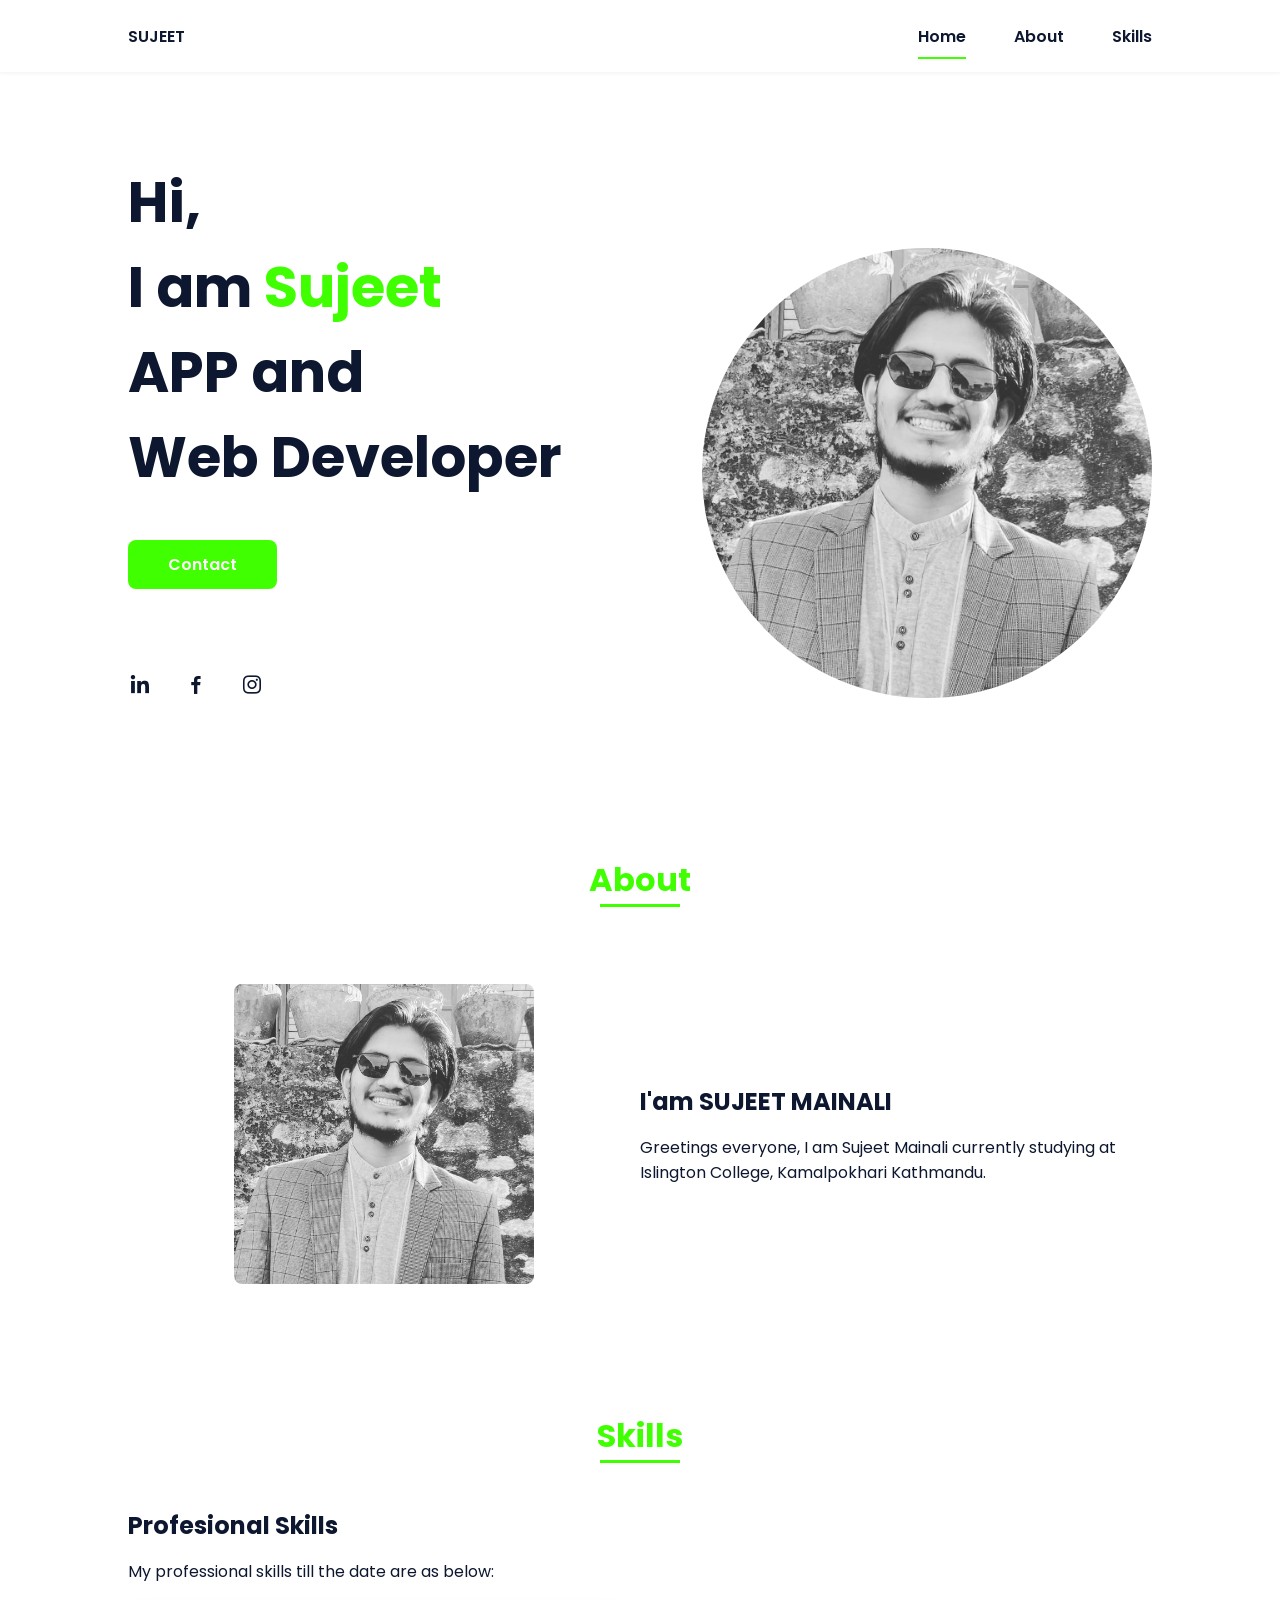
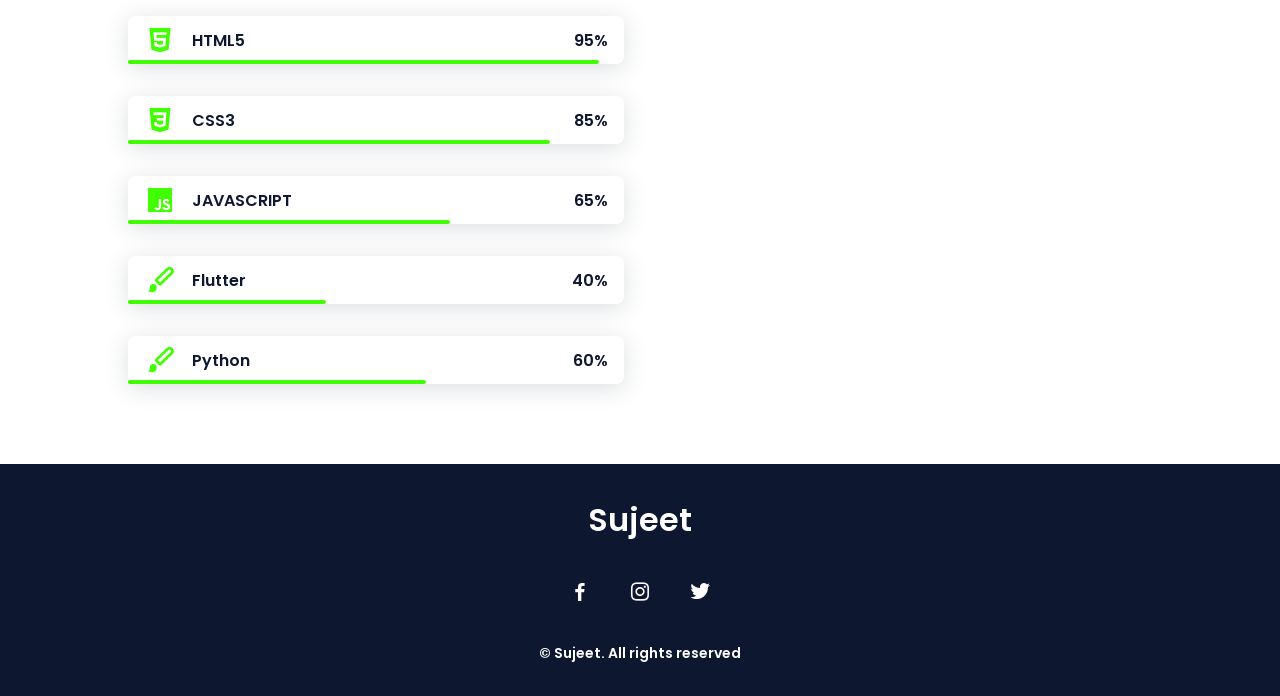
==== index.htm @ a7a53ec1 "Update index.htm" ====
<!DOCTYPE html>
<html lang="en">
    <head>
        <meta charset="UTF-8">
        <meta name="viewport" content="width=device-width, initial-scale=1.0">

        <link rel="stylesheet" href="./css/style.css">

        <!-- =====BOX ICONS===== -->
        <link href='https://cdn.jsdelivr.net/npm/boxicons@2.0.5/css/boxicons.min.css' rel='stylesheet'>

        <title>Sujeet Mainali</title>
    </head>
    <body>
        <!--===== HEADER =====-->
        <header class="l-header">
            <nav class="nav bd-grid">
                <div>
                    <a href="#" class="nav__logo">SUJEET</a>
                </div>

                <div class="nav__menu" id="nav-menu">
                    <ul class="nav__list">
                        <li class="nav__item"><a href="#home" class="nav__link active">Home</a></li>
                        <li class="nav__item"><a href="#about" class="nav__link">About</a></li>
                        <li class="nav__item"><a href="#skills" class="nav__link">Skills</a></li>
                        <!-- <li class="nav__item"><a href="#work" class="nav__link">Work</a></li> -->
                        <!-- <li class="nav__item"><a href="#contact" class="nav__link">Contact</a></li> -->
                    </ul>
                </div>

                <div class="nav__toggle" id="nav-toggle">
                    <i class='bx bx-menu'></i>
                </div>
            </nav>
        </header>

        <main class="l-main">
            <!--===== HOME =====-->
            <section class="home bd-grid" id="home">
                <div class="home__data">
                    <h1 class="home__title">Hi,<br>I am <span class="home__title-color">Sujeet</span><br> APP and <br> Web Developer</h1>

                    <a href="https://www.facebook.com/sujeet.mainali" target= "_blank" class="button">Contact</a>
                </div>

                <div class="home__social">
                    <a href="https://www.linkedin.com/in/sujeet-mainali-a72902225/" class="home__social-icon" target="_blank"><i class='bx bxl-linkedin'></i></a>
                    <a href="https://www.facebook.com/sujeet.mainali" class="home__social-icon" target="_blank"><i class='bx bxl-facebook' ></i></a>
                    <a href="https://www.instagram.com/mainalisujeet" class="home__social-icon" target="_blank"><i class='bx bxl-instagram' ></i></a>
                </div>

                <div class="home__img">
                    <img src="./images/profilepic.jpg" alt="Avatar" style="border-radius: 50%;" >
                    <!-- <svg class="home__blob" viewBox="0 0 479 467" xmlns="http://www.w3.org/2000/svg" xmlns:xlink="http://www.w3.org/1999/xlink"> -->
                        <!-- <mask id="mask0" mask-type="alpha"> -->
                            <!-- <path d="M9.19024 145.964C34.0253 76.5814 114.865 54.7299 184.111 29.4823C245.804 6.98884 311.86 -14.9503 370.735 14.143C431.207 44.026 467.948 107.508 477.191 174.311C485.897 237.229 454.931 294.377 416.506 344.954C373.74 401.245 326.068 462.801 255.442 466.189C179.416 469.835 111.552 422.137 65.1576 361.805C17.4835 299.81 -17.1617 219.583 9.19024 145.964Z"/> -->
                        <!-- </mask> -->
                        <!-- <g mask="url(#mask0)"> -->
                            <!-- <path d="M9.19024 145.964C34.0253 76.5814 114.865 54.7299 184.111 29.4823C245.804 6.98884 311.86 -14.9503 370.735 14.143C431.207 44.026 467.948 107.508 477.191 174.311C485.897 237.229 454.931 294.377 416.506 344.954C373.74 401.245 326.068 462.801 255.442 466.189C179.416 469.835 111.552 422.137 65.1576 361.805C17.4835 299.81 -17.1617 219.583 9.19024 145.964Z"/> -->
                            <!-- <image class="home__blob-img" x="50" y="60" href="./images/profilepic.jpg"/> -->
                        <!-- </g> -->
                    <!-- </svg> -->
                </div>
            </section>

            <!--===== ABOUT =====-->
            <section class="about section " id="about">
                <h2 class="section-title">About</h2>

                <div class="about__container bd-grid">
                    <div class="about__img">
                        <img src="./images/profilepic.jpg" alt="">
                    </div>
                    
                    <div>
                        <h2 class="about__subtitle">I'am SUJEET MAINALI</h2>
                        <p class="about__text">Greetings everyone, I am Sujeet Mainali currently studying at Islington College, Kamalpokhari Kathmandu.</p>           
                    </div>                                   
                </div>
            </section>

            <!--===== SKILLS =====-->
            <section class="skills section" id="skills">
                <h2 class="section-title">Skills</h2>

                <div class="skills__container bd-grid">          
                    <div>
                        <h2 class="skills__subtitle">Profesional Skills</h2>
                        <p class="skills__text">My professional skills till the date are as below:</p>
                        <div class="skills__data">
                            <div class="skills__names">
                                <i class='bx bxl-html5 skills__icon'></i>
                                <span class="skills__name">HTML5</span>
                            </div>
                            <div class="skills__bar skills__html">

                            </div>
                            <div>
                                <span class="skills__percentage">95%</span>
                            </div>
                        </div>
                        <div class="skills__data">
                            <div class="skills__names">
                                <i class='bx bxl-css3 skills__icon'></i>
                                <span class="skills__name">CSS3</span>
                            </div>
                            <div class="skills__bar skills__css">
                                
                            </div>
                            <div>
                                <span class="skills__percentage">85%</span>
                            </div>
                        </div>
                        <div class="skills__data">
                            <div class="skills__names">
                                <i class='bx bxl-javascript skills__icon' ></i>
                                <span class="skills__name">JAVASCRIPT</span>
                            </div>
                            <div class="skills__bar skills__js">
                                
                            </div>
                            <div>
                                <span class="skills__percentage">65%</span>
                            </div>
                        </div>
                        <div class="skills__data">
                            <div class="skills__names">
                                <i class='bx bxs-paint skills__icon'></i>
                                <span class="skills__name">Flutter</span>
                            </div>
                            <div class="skills__bar skills__flutter">
                                
                            </div>
                            <div>
                                <span class="skills__percentage">40%</span>
                            </div>
                        </div>
                        <div class="skills__data">
                            <div class="skills__names">
                                <i class='bx bxs-paint skills__icon'></i>
                                <span class="skills__name">Python</span>
                            </div>
                            <div class="skills__bar skills__python">
                                
                            </div>
                            <div>
                                <span class="skills__percentage">60%</span>
                            </div>
                        </div>
                    </div>
                    
                    <div>              
                        <img src="assets/img/work3.jpg" alt="" class="skills__img">
                    </div>
                </div>
            </section>

            <!--===== WORK =====-->
            <!-- <section class="work section" id="work">
                <h2 class="section-title">Work</h2>

                <div class="work__container bd-grid">
                    <a href="" class="work__img">
                        <img src="assets/img/work1.jpg" alt="">
                    </a>
                    <a href="" class="work__img">
                        <img src="assets/img/work2.jpg" alt="">
                    </a>
                    <a href="" class="work__img">
                        <img src="assets/img/work3.jpg" alt="">
                    </a>
                    <a href="" class="work__img">
                        <img src="assets/img/work4.jpg" alt="">
                    </a>
                    <a href="" class="work__img">
                        <img src="assets/img/work5.jpg" alt="">
                    </a>
                    <a href="" class="work__img">
                        <img src="assets/img/work6.jpg" alt="">
                    </a>
                </div>
            </section> -->

            <!--===== CONTACT =====-->
            <!-- <section class="contact section" id="contact">
                <h2 class="section-title">Contact Me</h2>

                <div class="contact__container bd-grid">
                    <form action="" class="contact__form">
                        <input type="text" placeholder="Name" class="contact__input">
                        <input type="mail" placeholder="Email" class="contact__input">
                        <textarea name="" id="" cols="0" rows="10" class="contact__input"></textarea>
                        <input type="button" value="Submit" class="contact__button button">
                    </form>
                </div>
            </section> -->
        </main>

        <!--===== FOOTER =====-->
        <footer class="footer">
            <p class="footer__title">Sujeet</p>
            <div class="footer__social">
                <a href="https://www.facebook.com/sujeet.mainali" class="footer__icon"><i class='bx bxl-facebook' ></i></a>
                <a href="https://www.instagram.com/mainalisujeet" class="footer__icon"><i class='bx bxl-instagram' ></i></a>
                <a href="https://twitter.com/MainaliSujeet" class="footer__icon"><i class='bx bxl-twitter' ></i></a>
            </div>
            <p class="footer__copy">&#169; Sujeet. All rights reserved</p>
        </footer>


        <!--===== SCROLL REVEAL =====-->
        <!-- <script src="https://unpkg.com/scrollreveal"></script> -->

        <!--===== MAIN JS =====-->
        <script src="./js/main.js"></script>
    </body>
</html>
---- css/style.css ----
/*===== GOOGLE FONTS =====*/
@import url("https://fonts.googleapis.com/css2?family=Poppins:wght@400;600;700&display=swap");
/*===== VARIABLES CSS =====*/
:root {
  --header-height: 3rem;
  --font-semi: 600;
  /*===== Colores =====*/
  /*Purple 260 - Red 355 - Blue 224 - Pink 340*/
  /* HSL color mode */
  --hue-color: 224;
  --first-color: hsl(105,100%, 50%);
  --second-color: hsl(var(--hue-color), 56%, 12%);
  /*===== Fuente y tipografia =====*/
  --body-font: 'Poppins', sans-serif;
  --big-font-size: 2rem;
  --h2-font-size: 1.25rem;
  --normal-font-size: .938rem;
  --smaller-font-size: .75rem;
  /*===== Margenes =====*/
  --mb-2: 1rem;
  --mb-4: 2rem;
  --mb-5: 2.5rem;
  --mb-6: 3rem;
  /*===== z index =====*/
  --z-back: -10;
  --z-fixed: 100;
}

@media screen and (min-width: 968px) {
  :root {
    --big-font-size: 3.5rem;
    --h2-font-size: 2rem;
    --normal-font-size: 1rem;
    --smaller-font-size: .875rem;
  }
}

/*===== BASE =====*/
*, ::before, ::after {
  box-sizing: border-box;
}

html {
  scroll-behavior: smooth;
}

body {
  margin: var(--header-height) 0 0 0;
  font-family: var(--body-font);
  font-size: var(--normal-font-size);
  color: var(--second-color);
}

h1, h2, p {
  margin: 0;
}

ul {
  margin: 0;
  padding: 0;
  list-style: none;
}

a {
  text-decoration: none;
}

img {
  max-width: 100%;
  height: auto;
  display: block;
}

/*===== CLASS CSS ===== */
.section-title {
  position: relative;
  font-size: var(--h2-font-size);
  color: var(--first-color);
  margin-top: var(--mb-2);
  margin-bottom: var(--mb-4);
  text-align: center;
}

.section-title::after {
  position: absolute;
  content: '';
  width: 64px;
  height: 0.18rem;
  left: 0;
  right: 0;
  margin: auto;
  top: 2rem;
  background-color: var(--first-color);
}

.section {
  padding-top: 3rem;
  padding-bottom: 2rem;
}

/*===== LAYOUT =====*/
.bd-grid {
  max-width: 1024px;
  display: grid;
  margin-left: var(--mb-2);
  margin-right: var(--mb-2);
}

.l-header {
  width: 100%;
  position: fixed;
  top: 0;
  left: 0;
  z-index: var(--z-fixed);
  background-color: #fff;
  box-shadow: 0 1px 4px rgba(146, 161, 176, 0.15);
}

/*===== NAV =====*/
.nav {
  height: var(--header-height);
  display: flex;
  justify-content: space-between;
  align-items: center;
  font-weight: var(--font-semi);
}

@media screen and (max-width: 767px) {
  .nav__menu {
    position: fixed;
    top: var(--header-height);
    right: -100%;
    width: 80%;
    height: 100%;
    padding: 2rem;
    background-color: var(--second-color);
    transition: .5s;
  }
}

.nav__item {
  margin-bottom: var(--mb-4);
}

.nav__link {
  position: relative;
  color: #fff;
}

.nav__link:hover {
  position: relative;
}

.nav__link:hover::after {
  position: absolute;
  content: '';
  width: 100%;
  height: 0.18rem;
  left: 0;
  top: 2rem;
  background-color: var(--first-color);
}

.nav__logo {
  color: var(--second-color);
}

.nav__toggle {
  color: var(--second-color);
  font-size: 1.5rem;
  cursor: pointer;
}

/*Active menu*/
.active::after {
  position: absolute;
  content: '';
  width: 100%;
  height: 0.18rem;
  left: 0;
  top: 2rem;
  background-color: var(--first-color);
}

/*=== Show menu ===*/
.show {
  right: 0;
}

/*===== HOME =====*/
.home {
  position: relative;
  row-gap: 5rem;
  padding: 4rem 0 5rem;
}

.home__data {
  align-self: center;
}

.home__title {
  font-size: var(--big-font-size);
  margin-bottom: var(--mb-5);
}

.home__title-color {
  color: var(--first-color);
}

.home__social {
  display: flex;
  flex-direction: column;
}

.home__social-icon {
  width: max-content;
  margin-bottom: var(--mb-2);
  font-size: 1.5rem;
  color: var(--second-color);
}

.home__social-icon:hover {
  color: var(--first-color);
}

.home__img {
  position: absolute;
  right: 0;
  bottom: 0;
  width: 260px;
}

.home__blob {
  fill: var(--first-color);
}

.home__blob-img {
  width: 360px;
}

/*BUTTONS*/
.button {
  display: inline-block;
  background-color: var(--first-color);
  color: #fff;
  padding: .75rem 2.5rem;
  font-weight: var(--font-semi);
  border-radius: .5rem;
  transition: .3s;
}

.button:hover {
  box-shadow: 0px 10px 36px rgba(0, 0, 0, 0.15);
}

/* ===== ABOUT =====*/
.about__container {
  row-gap: 2rem;
  text-align: center;
}

.about__subtitle {
  margin-bottom: var(--mb-2);
}

.about__img {
  justify-self: center;
}

.about__img img {
  width: 200px;
  border-radius: .5rem;
}

/* ===== SKILLS =====*/
.skills__container {
  row-gap: 2rem;
  text-align: center;
}

.skills__subtitle {
  margin-bottom: var(--mb-2);
}

.skills__text {
  margin-bottom: var(--mb-4);
}

.skills__data {
  display: flex;
  justify-content: space-between;
  align-items: center;
  position: relative;
  font-weight: var(--font-semi);
  padding: .5rem 1rem;
  margin-bottom: var(--mb-4);
  border-radius: .5rem;
  box-shadow: 0px 4px 25px rgba(14, 36, 49, 0.15);
}

.skills__icon {
  font-size: 2rem;
  margin-right: var(--mb-2);
  color: var(--first-color);
}

.skills__names {
  display: flex;
  align-items: center;
}

.skills__bar {
  position: absolute;
  left: 0;
  bottom: 0;
  background-color: var(--first-color);
  height: .25rem;
  border-radius: .5rem;
  z-index: var(--z-back);
}

.skills__html {
  width: 95%;
}

.skills__css {
  width: 85%;
}

.skills__js {
  width: 65%;
}

.skills__flutter {
  width: 40%;
}

.skills__python{
  width: 60%;
}

.skills__img {
  border-radius: .5rem;
}

/* ===== WORK =====*/
.work__container {
  row-gap: 2rem;
}

.work__img {
  box-shadow: 0px 4px 25px rgba(14, 36, 49, 0.15);
  border-radius: .5rem;
  overflow: hidden;
}

.work__img img {
  transition: 1s;
}

.work__img img:hover {
  transform: scale(1.1);
}

/* ===== CONTACT =====*/
.contact__input {
  width: 100%;
  font-size: var(--normal-font-size);
  font-weight: var(--font-semi);
  padding: 1rem;
  border-radius: .5rem;
  border: 1.5px solid var(--second-color);
  outline: none;
  margin-bottom: var(--mb-4);
}

.contact__button {
  display: block;
  border: none;
  outline: none;
  font-size: var(--normal-font-size);
  cursor: pointer;
  margin-left: auto;
}

/* ===== FOOTER =====*/
.footer {
  background-color: var(--second-color);
  color: #fff;
  text-align: center;
  font-weight: var(--font-semi);
  padding: 2rem 0;
}

.footer__title {
  font-size: 2rem;
  margin-bottom: var(--mb-4);
}

.footer__social {
  margin-bottom: var(--mb-4);
}

.footer__icon {
  font-size: 1.5rem;
  color: #fff;
  margin: 0 var(--mb-2);
}

.footer__copy {
  font-size: var(--smaller-font-size);
}

/* ===== MEDIA QUERIES=====*/
@media screen and (max-width: 320px) {
  .home {
    row-gap: 2rem;
  }
  .home__img {
    width: 200px;
  }
}

@media screen and (min-width: 576px) {
  .home {
    padding: 4rem 0 2rem;
  }
  .home__social {
    padding-top: 0;
    padding-bottom: 2.5rem;
    flex-direction: row;
    align-self: flex-end;
  }
  .home__social-icon {
    margin-bottom: 0;
    margin-right: var(--mb-4);
  }
  .home__img {
    width: 300px;
    bottom: 25%;
  }
  .about__container {
    grid-template-columns: repeat(2, 1fr);
    align-items: center;
    text-align: initial;
  }
  .skills__container {
    grid-template-columns: .7fr;
    justify-content: center;
    column-gap: 1rem;
  }
  .work__container {
    grid-template-columns: repeat(2, 1fr);
    column-gap: 2rem;
    padding-top: 2rem;
  }
  .contact__form {
    width: 360px;
    padding-top: 2rem;
  }
  .contact__container {
    justify-items: center;
  }
}

@media screen and (min-width: 768px) {
  body {
    margin: 0;
  }
  .section {
    padding-top: 4rem;
    padding-bottom: 3rem;
  }
  .section-title {
    margin-bottom: var(--mb-6);
  }
  .section-title::after {
    width: 80px;
    top: 3rem;
  }
  .nav {
    height: calc(var(--header-height) + 1.5rem);
  }
  .nav__list {
    display: flex;
    padding-top: 0;
  }
  .nav__item {
    margin-left: var(--mb-6);
    margin-bottom: 0;
  }
  .nav__toggle {
    display: none;
  }
  .nav__link {
    color: var(--second-color);
  }
  .home {
    padding: 8rem 0 2rem;
  }
  .home__img {
    width: 400px;
    bottom: 10%;
  }
  .about__container {
    padding-top: 2rem;
  }
  .about__img img {
    width: 300px;
  }
  .skills__container {
    grid-template-columns: repeat(2, 1fr);
    column-gap: 2rem;
    align-items: center;
    text-align: initial;
  }
  .work__container {
    grid-template-columns: repeat(3, 1fr);
    column-gap: 2rem;
  }
}

@media screen and (min-width: 992px) {
  .bd-grid {
    margin-left: auto;
    margin-right: auto;
  }
  .home {
    padding: 10rem 0 2rem;
  }
  .home__img {
    width: 450px;
  }
}
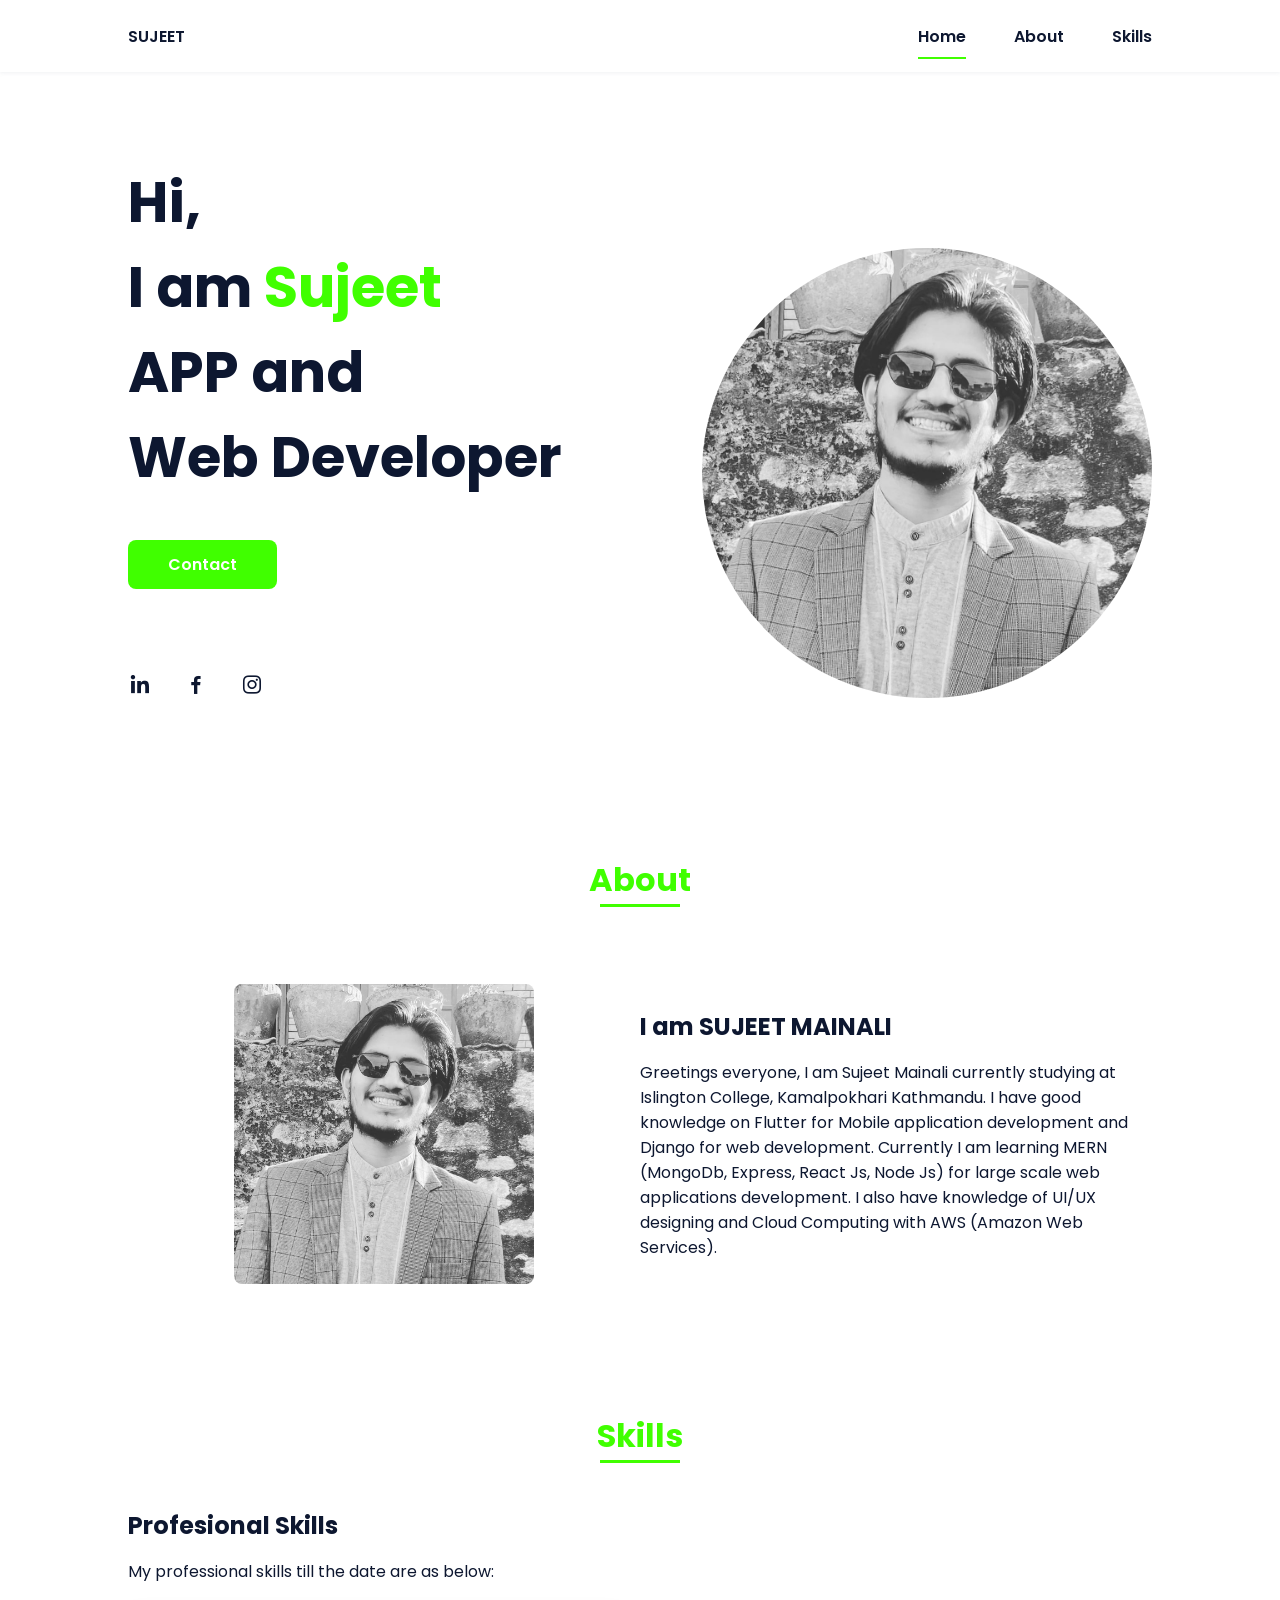
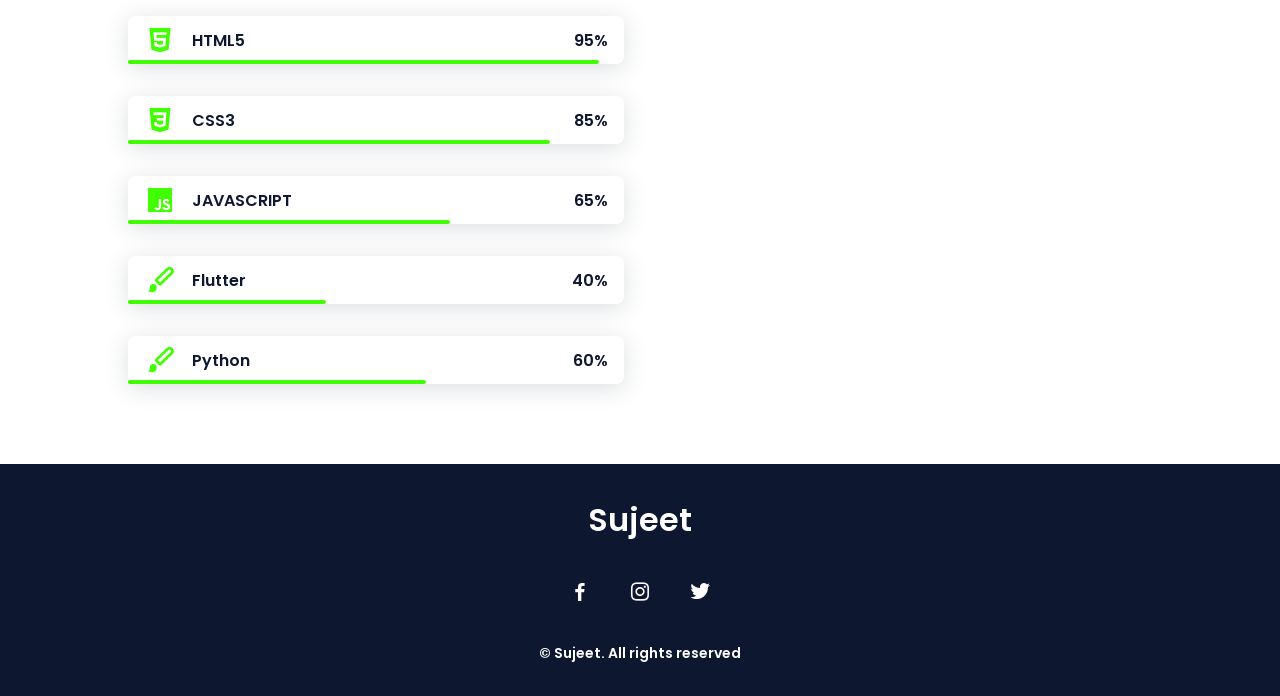
==== commit 6a75424c: "Update index.htm" ====
--- a/index.htm
+++ b/index.htm
@@ -74,8 +74,9 @@
                     </div>
                     
                     <div>
-                        <h2 class="about__subtitle">I'am SUJEET MAINALI</h2>
-                        <p class="about__text">Greetings everyone, I am Sujeet Mainali currently studying at Islington College, Kamalpokhari Kathmandu.</p>           
+                        <h2 class="about__subtitle">I am SUJEET MAINALI</h2>
+                        <p class="about__text">Greetings everyone, I am Sujeet Mainali currently studying at Islington College, Kamalpokhari Kathmandu. I have good knowledge on Flutter for Mobile application development and Django for web development. 
+Currently I am learning MERN (MongoDb, Express, React Js, Node Js) for large scale web applications development. I also have knowledge of UI/UX designing and Cloud Computing with AWS (Amazon Web Services).</p>           
                     </div>                                   
                 </div>
             </section>
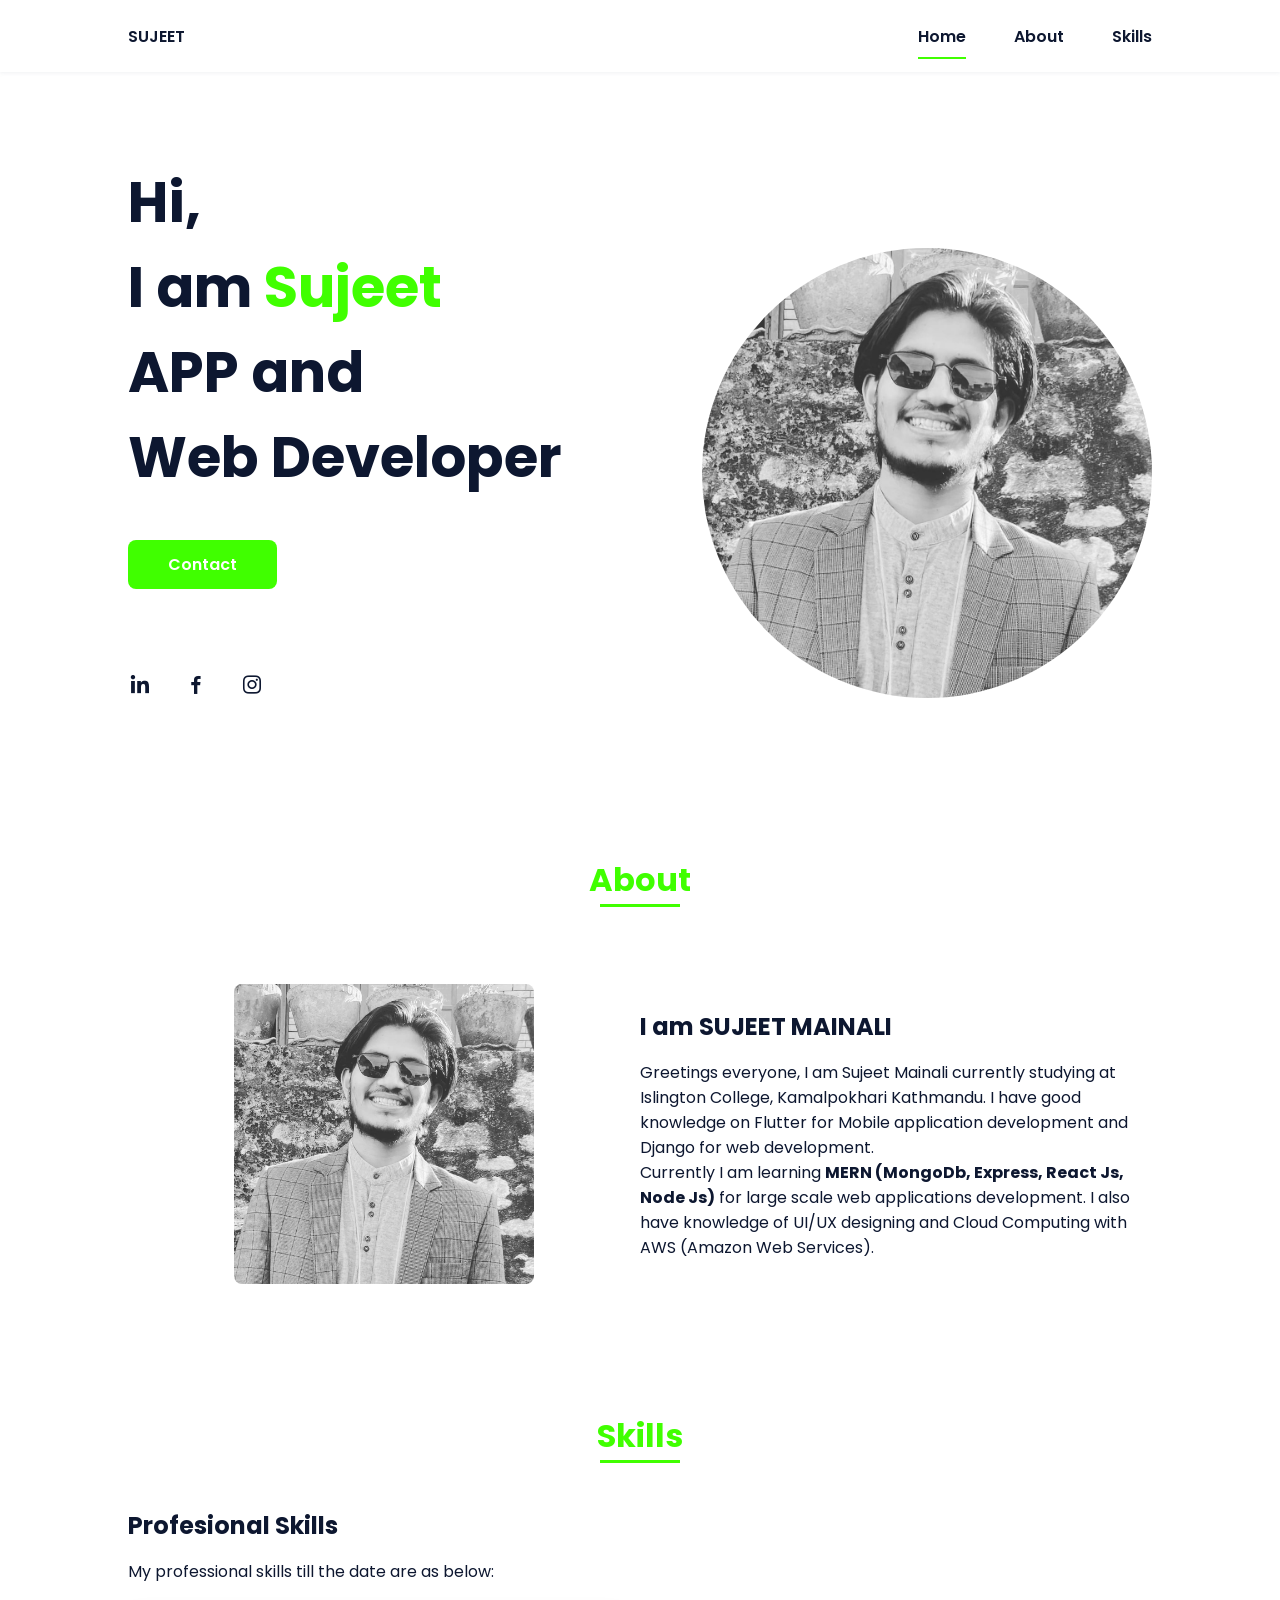
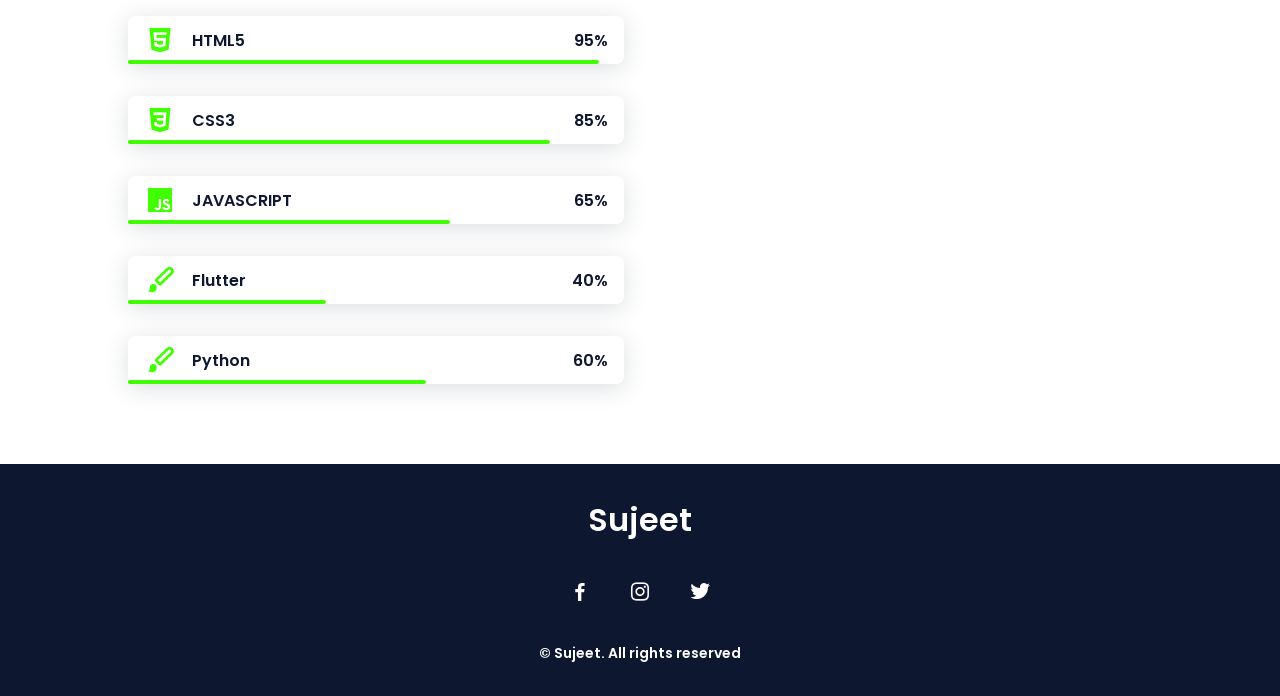
==== commit 175ca4c9: "Update index.htm" ====
--- a/index.htm
+++ b/index.htm
@@ -75,8 +75,8 @@
                     
                     <div>
                         <h2 class="about__subtitle">I am SUJEET MAINALI</h2>
-                        <p class="about__text">Greetings everyone, I am Sujeet Mainali currently studying at Islington College, Kamalpokhari Kathmandu. I have good knowledge on Flutter for Mobile application development and Django for web development. 
-Currently I am learning MERN (MongoDb, Express, React Js, Node Js) for large scale web applications development. I also have knowledge of UI/UX designing and Cloud Computing with AWS (Amazon Web Services).</p>           
+                        <p class="about__text">Greetings everyone, I am Sujeet Mainali currently studying at Islington College, Kamalpokhari Kathmandu. I have good knowledge on Flutter for Mobile application development and Django for web development.<br>
+                            Currently I am learning <b>MERN (MongoDb, Express, React Js, Node Js)</b> for large scale web applications development. I also have knowledge of UI/UX designing and Cloud Computing with AWS (Amazon Web Services).</p>           
                     </div>                                   
                 </div>
             </section>
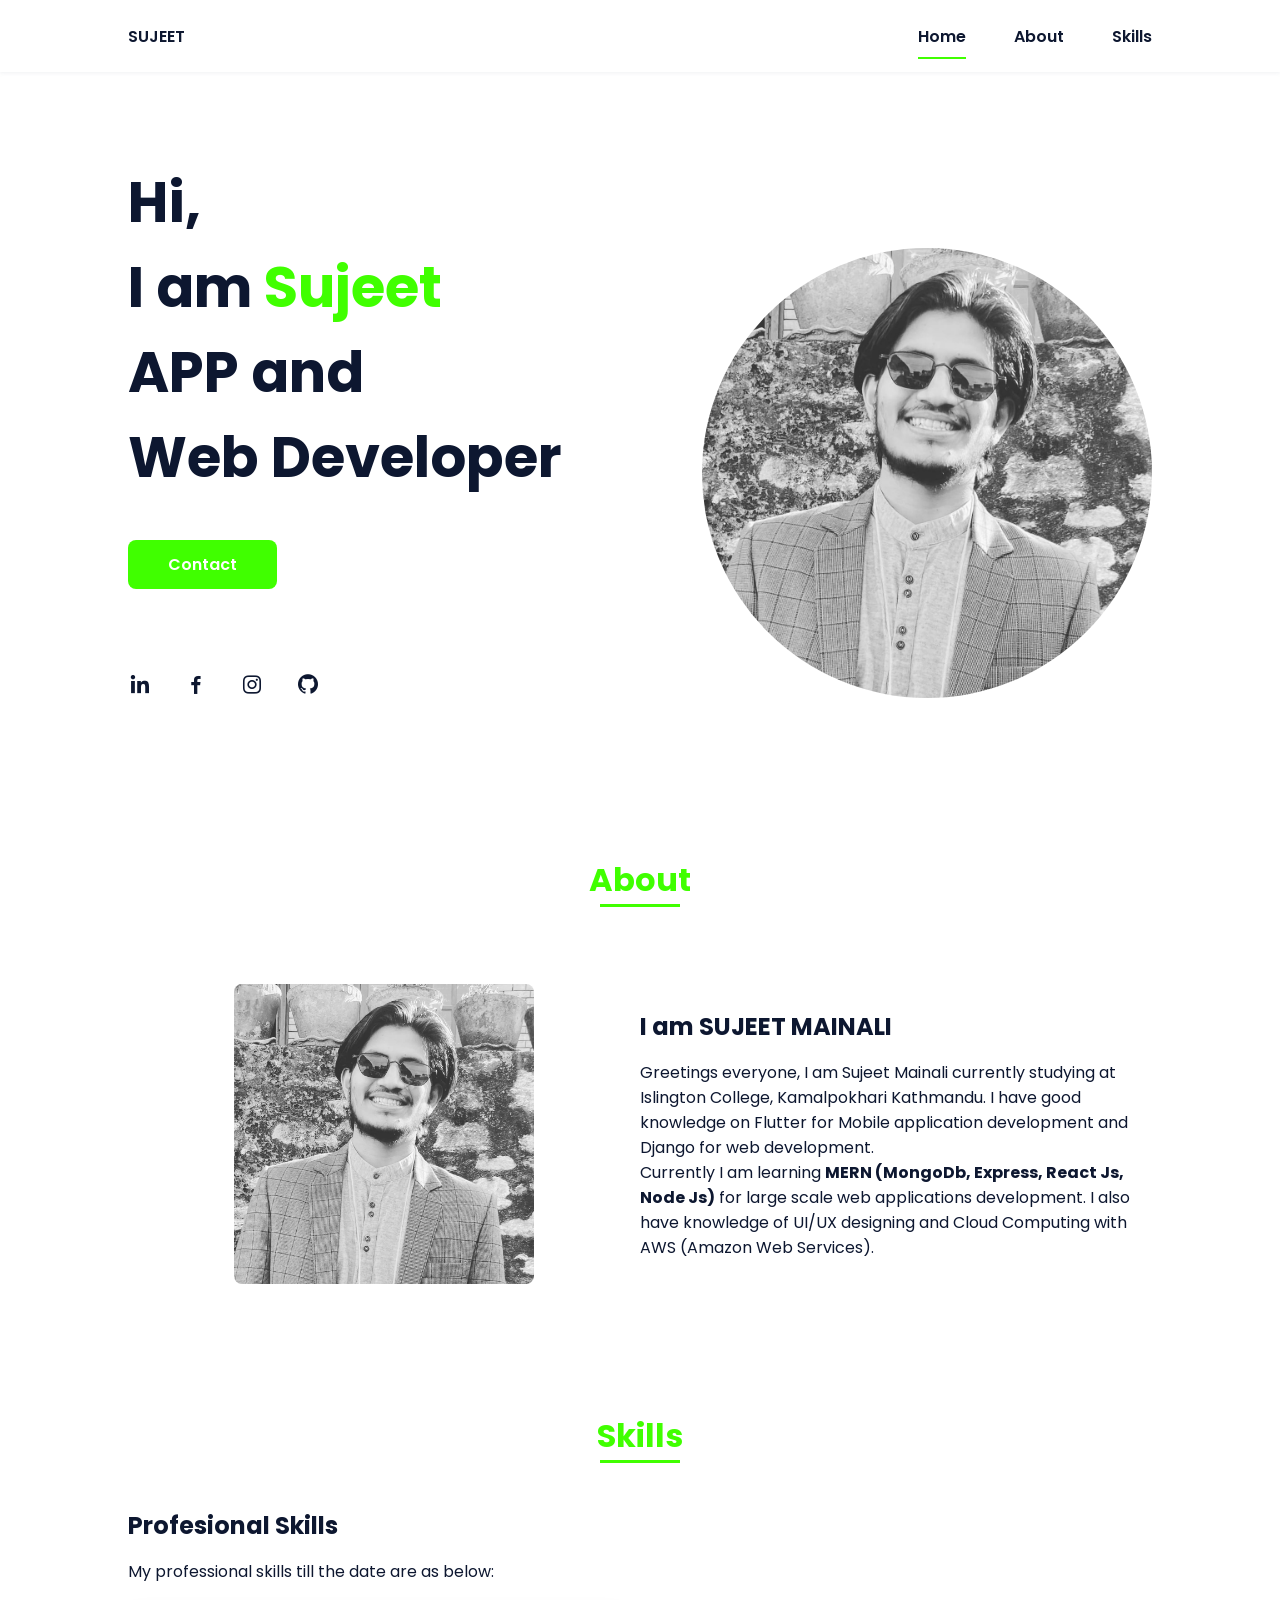
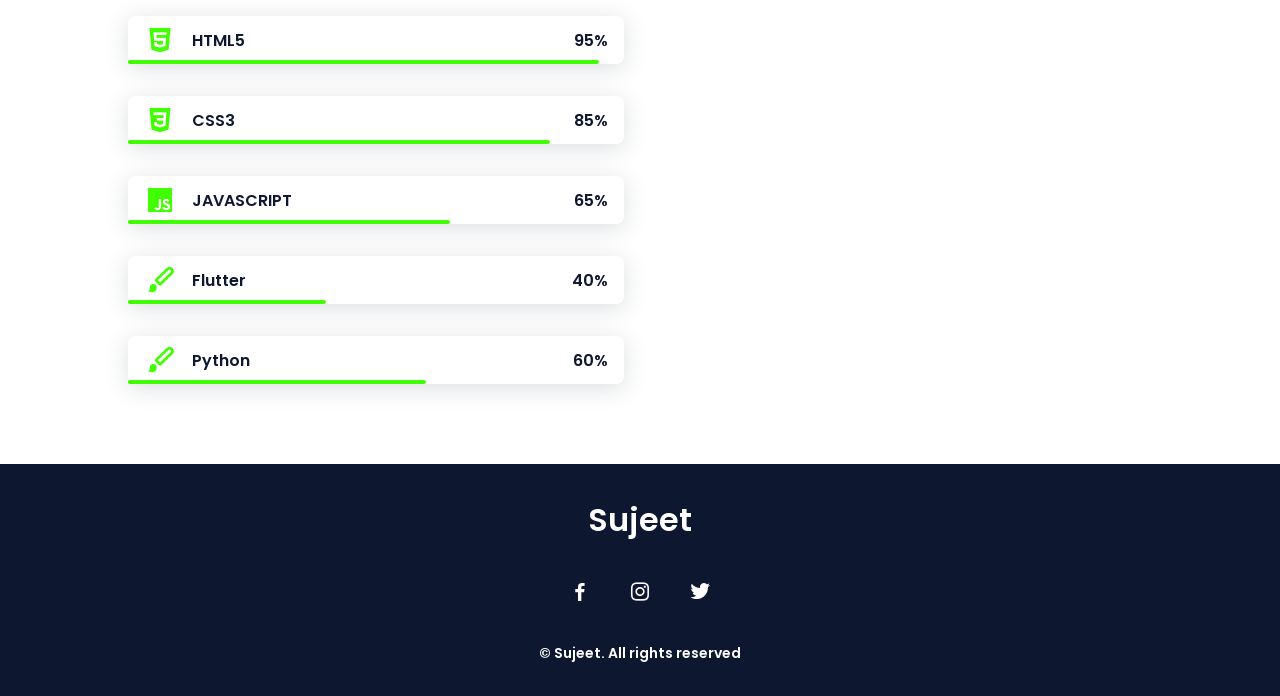
==== commit e2443a70: "added github link to site" ====
--- a/index.htm
+++ b/index.htm
@@ -48,6 +48,7 @@
                     <a href="https://www.linkedin.com/in/sujeet-mainali-a72902225/" class="home__social-icon" target="_blank"><i class='bx bxl-linkedin'></i></a>
                     <a href="https://www.facebook.com/sujeet.mainali" class="home__social-icon" target="_blank"><i class='bx bxl-facebook' ></i></a>
                     <a href="https://www.instagram.com/mainalisujeet" class="home__social-icon" target="_blank"><i class='bx bxl-instagram' ></i></a>
+                    <a href="https://www.github.com/SujeetMainali" class="home__social-icon" target="_blank"><i class='bx bxl-github' ></i></a>
                 </div>
 
                 <div class="home__img">
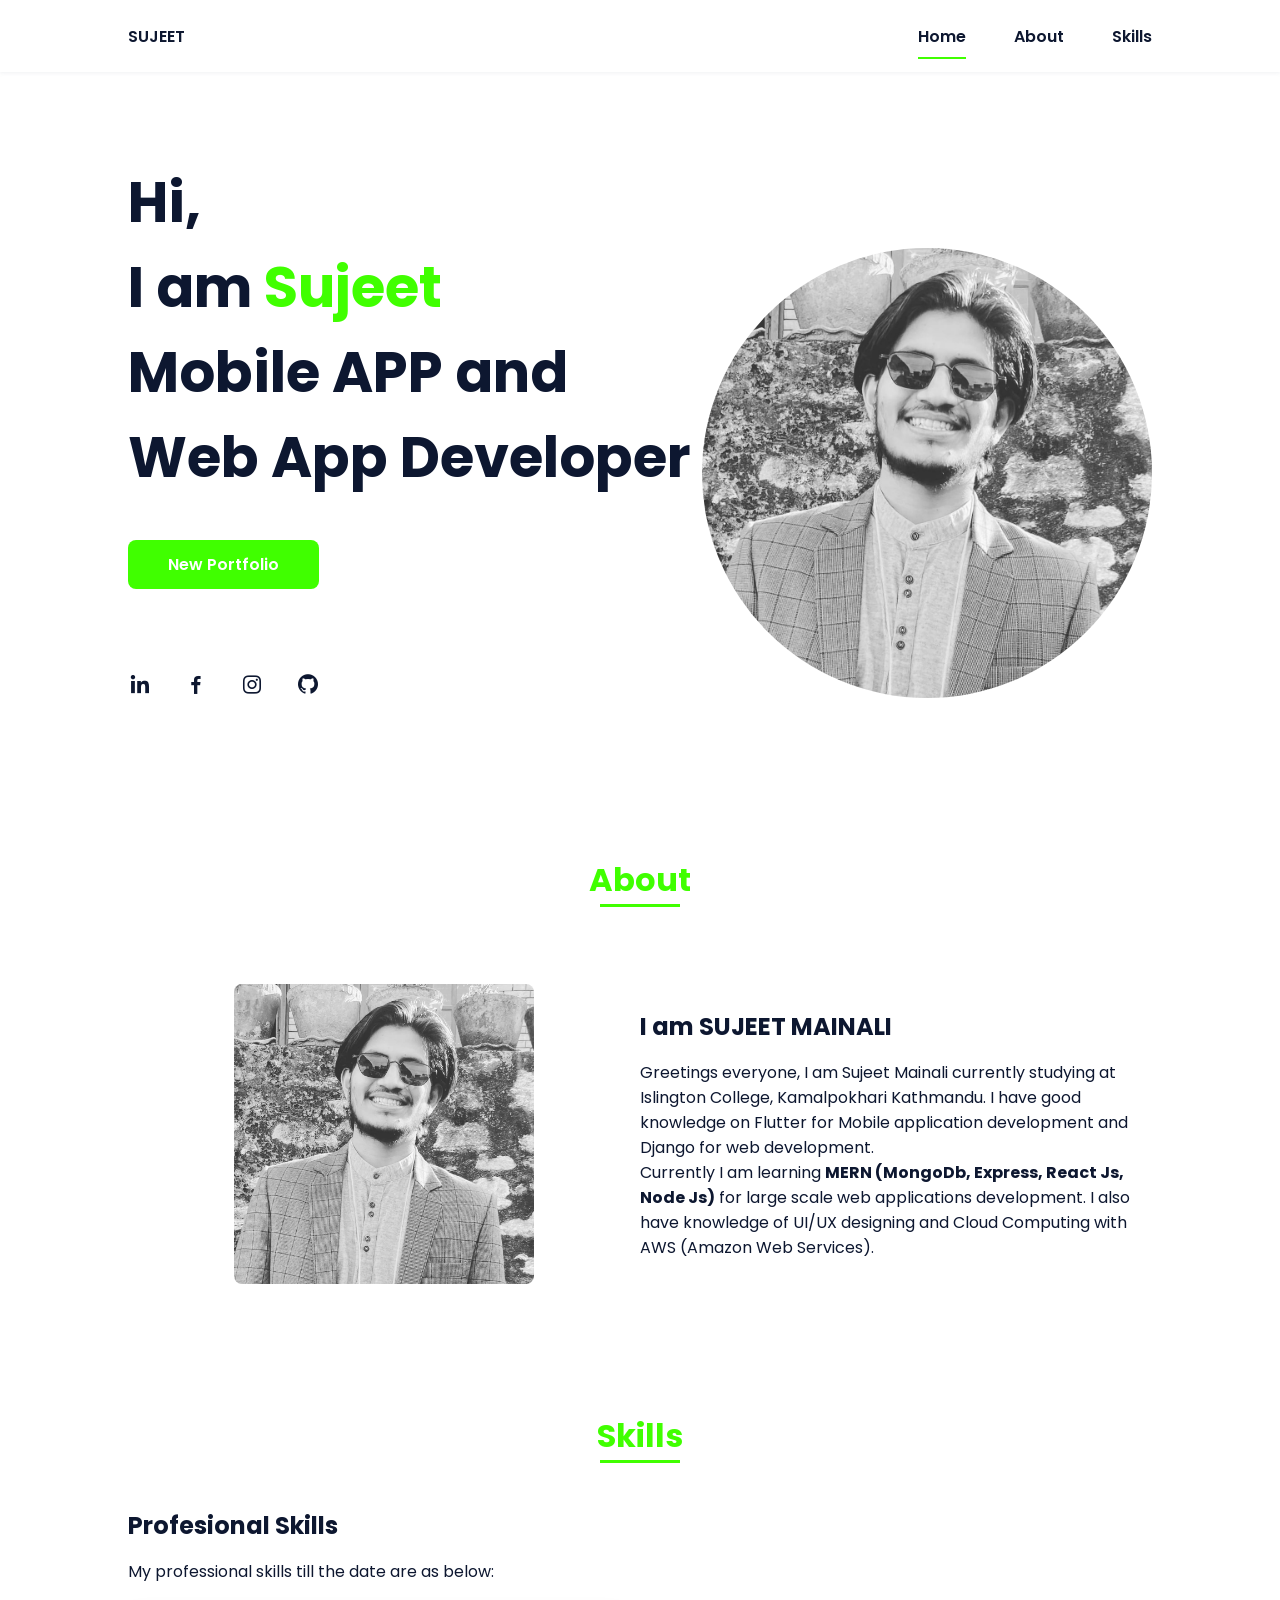
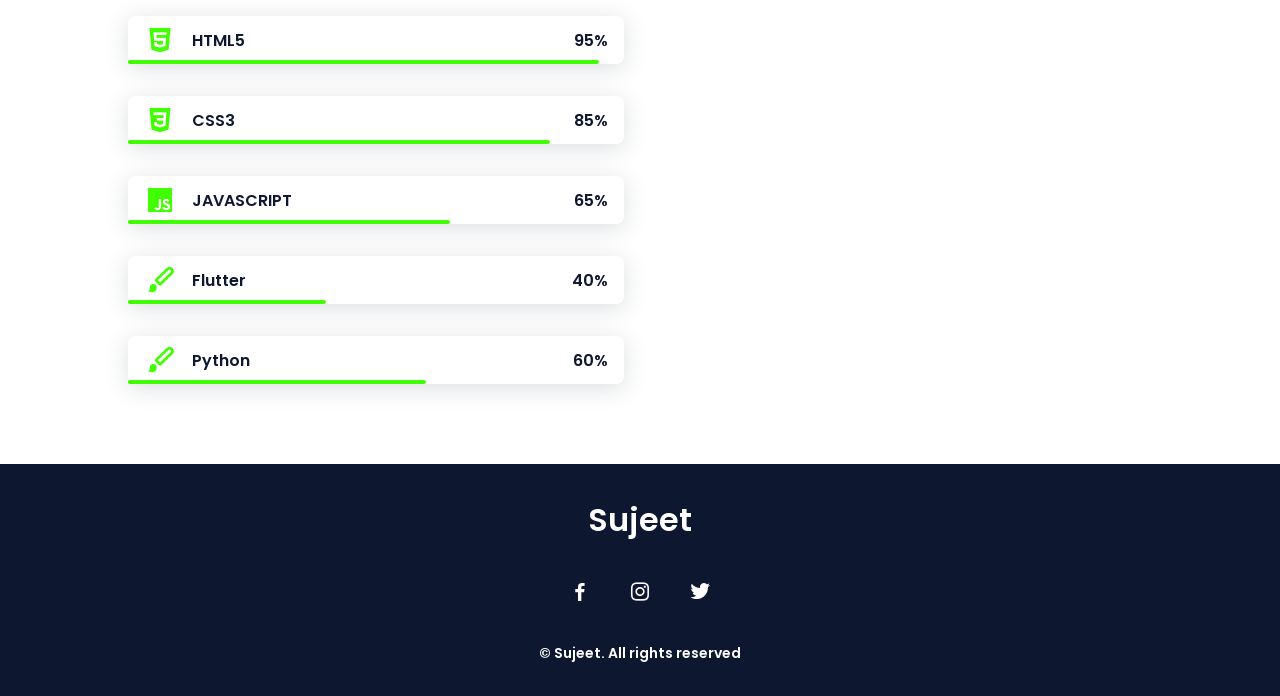
==== commit 160a1d70: "added new portfolio link" ====
--- a/index.htm
+++ b/index.htm
@@ -1,165 +1,176 @@
 <!DOCTYPE html>
 <html lang="en">
-    <head>
-        <meta charset="UTF-8">
-        <meta name="viewport" content="width=device-width, initial-scale=1.0">
-
-        <link rel="stylesheet" href="./css/style.css">
-
-        <!-- =====BOX ICONS===== -->
-        <link href='https://cdn.jsdelivr.net/npm/boxicons@2.0.5/css/boxicons.min.css' rel='stylesheet'>
-
-        <title>Sujeet Mainali</title>
-    </head>
-    <body>
-        <!--===== HEADER =====-->
-        <header class="l-header">
-            <nav class="nav bd-grid">
+
+<head>
+    <meta charset="UTF-8">
+    <meta name="viewport" content="width=device-width, initial-scale=1.0">
+
+    <link rel="stylesheet" href="./css/style.css">
+
+    <!-- =====BOX ICONS===== -->
+    <link href='https://cdn.jsdelivr.net/npm/boxicons@2.0.5/css/boxicons.min.css' rel='stylesheet'>
+
+    <title>Sujeet Mainali</title>
+</head>
+
+<body>
+    <!--===== HEADER =====-->
+    <header class="l-header">
+        <nav class="nav bd-grid">
+            <div>
+                <a href="#" class="nav__logo">SUJEET</a>
+            </div>
+
+            <div class="nav__menu" id="nav-menu">
+                <ul class="nav__list">
+                    <li class="nav__item"><a href="#home" class="nav__link active">Home</a></li>
+                    <li class="nav__item"><a href="#about" class="nav__link">About</a></li>
+                    <li class="nav__item"><a href="#skills" class="nav__link">Skills</a></li>
+                    <!-- <li class="nav__item"><a href="#work" class="nav__link">Work</a></li> -->
+                    <!-- <li class="nav__item"><a href="#contact" class="nav__link">Contact</a></li> -->
+                </ul>
+            </div>
+
+            <div class="nav__toggle" id="nav-toggle">
+                <i class='bx bx-menu'></i>
+            </div>
+        </nav>
+    </header>
+
+    <main class="l-main">
+        <!--===== HOME =====-->
+        <section class="home bd-grid" id="home">
+            <div class="home__data">
+                <h1 class="home__title">Hi,<br>I am <span class="home__title-color">Sujeet</span><br> Mobile APP and <br> Web App
+                    Developer</h1>
+
+                <a href="https://sujeetmainali.netlify.app/" target="_blank" class="button">New Portfolio</a>
+            </div>
+
+            <div class="home__social">
+                <a href="https://www.linkedin.com/in/sujeet-mainali-a72902225/" class="home__social-icon"
+                    target="_blank"><i class='bx bxl-linkedin'></i></a>
+                <a href="https://www.facebook.com/sujeet.mainali" class="home__social-icon" target="_blank"><i
+                        class='bx bxl-facebook'></i></a>
+                <a href="https://www.instagram.com/mainalisujeet" class="home__social-icon" target="_blank"><i
+                        class='bx bxl-instagram'></i></a>
+                <a href="https://www.github.com/SujeetMainali" class="home__social-icon" target="_blank"><i
+                        class='bx bxl-github'></i></a>
+            </div>
+
+            <div class="home__img">
+                <img src="./images/profilepic.jpg" alt="Avatar" style="border-radius: 50%;">
+                <!-- <svg class="home__blob" viewBox="0 0 479 467" xmlns="http://www.w3.org/2000/svg" xmlns:xlink="http://www.w3.org/1999/xlink"> -->
+                <!-- <mask id="mask0" mask-type="alpha"> -->
+                <!-- <path d="M9.19024 145.964C34.0253 76.5814 114.865 54.7299 184.111 29.4823C245.804 6.98884 311.86 -14.9503 370.735 14.143C431.207 44.026 467.948 107.508 477.191 174.311C485.897 237.229 454.931 294.377 416.506 344.954C373.74 401.245 326.068 462.801 255.442 466.189C179.416 469.835 111.552 422.137 65.1576 361.805C17.4835 299.81 -17.1617 219.583 9.19024 145.964Z"/> -->
+                <!-- </mask> -->
+                <!-- <g mask="url(#mask0)"> -->
+                <!-- <path d="M9.19024 145.964C34.0253 76.5814 114.865 54.7299 184.111 29.4823C245.804 6.98884 311.86 -14.9503 370.735 14.143C431.207 44.026 467.948 107.508 477.191 174.311C485.897 237.229 454.931 294.377 416.506 344.954C373.74 401.245 326.068 462.801 255.442 466.189C179.416 469.835 111.552 422.137 65.1576 361.805C17.4835 299.81 -17.1617 219.583 9.19024 145.964Z"/> -->
+                <!-- <image class="home__blob-img" x="50" y="60" href="./images/profilepic.jpg"/> -->
+                <!-- </g> -->
+                <!-- </svg> -->
+            </div>
+        </section>
+
+        <!--===== ABOUT =====-->
+        <section class="about section " id="about">
+            <h2 class="section-title">About</h2>
+
+            <div class="about__container bd-grid">
+                <div class="about__img">
+                    <img src="./images/profilepic.jpg" alt="">
+                </div>
+
                 <div>
-                    <a href="#" class="nav__logo">SUJEET</a>
-                </div>
-
-                <div class="nav__menu" id="nav-menu">
-                    <ul class="nav__list">
-                        <li class="nav__item"><a href="#home" class="nav__link active">Home</a></li>
-                        <li class="nav__item"><a href="#about" class="nav__link">About</a></li>
-                        <li class="nav__item"><a href="#skills" class="nav__link">Skills</a></li>
-                        <!-- <li class="nav__item"><a href="#work" class="nav__link">Work</a></li> -->
-                        <!-- <li class="nav__item"><a href="#contact" class="nav__link">Contact</a></li> -->
-                    </ul>
-                </div>
-
-                <div class="nav__toggle" id="nav-toggle">
-                    <i class='bx bx-menu'></i>
-                </div>
-            </nav>
-        </header>
-
-        <main class="l-main">
-            <!--===== HOME =====-->
-            <section class="home bd-grid" id="home">
-                <div class="home__data">
-                    <h1 class="home__title">Hi,<br>I am <span class="home__title-color">Sujeet</span><br> APP and <br> Web Developer</h1>
-
-                    <a href="https://www.facebook.com/sujeet.mainali" target= "_blank" class="button">Contact</a>
-                </div>
-
-                <div class="home__social">
-                    <a href="https://www.linkedin.com/in/sujeet-mainali-a72902225/" class="home__social-icon" target="_blank"><i class='bx bxl-linkedin'></i></a>
-                    <a href="https://www.facebook.com/sujeet.mainali" class="home__social-icon" target="_blank"><i class='bx bxl-facebook' ></i></a>
-                    <a href="https://www.instagram.com/mainalisujeet" class="home__social-icon" target="_blank"><i class='bx bxl-instagram' ></i></a>
-                    <a href="https://www.github.com/SujeetMainali" class="home__social-icon" target="_blank"><i class='bx bxl-github' ></i></a>
-                </div>
-
-                <div class="home__img">
-                    <img src="./images/profilepic.jpg" alt="Avatar" style="border-radius: 50%;" >
-                    <!-- <svg class="home__blob" viewBox="0 0 479 467" xmlns="http://www.w3.org/2000/svg" xmlns:xlink="http://www.w3.org/1999/xlink"> -->
-                        <!-- <mask id="mask0" mask-type="alpha"> -->
-                            <!-- <path d="M9.19024 145.964C34.0253 76.5814 114.865 54.7299 184.111 29.4823C245.804 6.98884 311.86 -14.9503 370.735 14.143C431.207 44.026 467.948 107.508 477.191 174.311C485.897 237.229 454.931 294.377 416.506 344.954C373.74 401.245 326.068 462.801 255.442 466.189C179.416 469.835 111.552 422.137 65.1576 361.805C17.4835 299.81 -17.1617 219.583 9.19024 145.964Z"/> -->
-                        <!-- </mask> -->
-                        <!-- <g mask="url(#mask0)"> -->
-                            <!-- <path d="M9.19024 145.964C34.0253 76.5814 114.865 54.7299 184.111 29.4823C245.804 6.98884 311.86 -14.9503 370.735 14.143C431.207 44.026 467.948 107.508 477.191 174.311C485.897 237.229 454.931 294.377 416.506 344.954C373.74 401.245 326.068 462.801 255.442 466.189C179.416 469.835 111.552 422.137 65.1576 361.805C17.4835 299.81 -17.1617 219.583 9.19024 145.964Z"/> -->
-                            <!-- <image class="home__blob-img" x="50" y="60" href="./images/profilepic.jpg"/> -->
-                        <!-- </g> -->
-                    <!-- </svg> -->
-                </div>
-            </section>
-
-            <!--===== ABOUT =====-->
-            <section class="about section " id="about">
-                <h2 class="section-title">About</h2>
-
-                <div class="about__container bd-grid">
-                    <div class="about__img">
-                        <img src="./images/profilepic.jpg" alt="">
-                    </div>
-                    
-                    <div>
-                        <h2 class="about__subtitle">I am SUJEET MAINALI</h2>
-                        <p class="about__text">Greetings everyone, I am Sujeet Mainali currently studying at Islington College, Kamalpokhari Kathmandu. I have good knowledge on Flutter for Mobile application development and Django for web development.<br>
-                            Currently I am learning <b>MERN (MongoDb, Express, React Js, Node Js)</b> for large scale web applications development. I also have knowledge of UI/UX designing and Cloud Computing with AWS (Amazon Web Services).</p>           
-                    </div>                                   
-                </div>
-            </section>
-
-            <!--===== SKILLS =====-->
-            <section class="skills section" id="skills">
-                <h2 class="section-title">Skills</h2>
-
-                <div class="skills__container bd-grid">          
-                    <div>
-                        <h2 class="skills__subtitle">Profesional Skills</h2>
-                        <p class="skills__text">My professional skills till the date are as below:</p>
-                        <div class="skills__data">
-                            <div class="skills__names">
-                                <i class='bx bxl-html5 skills__icon'></i>
-                                <span class="skills__name">HTML5</span>
-                            </div>
-                            <div class="skills__bar skills__html">
-
-                            </div>
-                            <div>
-                                <span class="skills__percentage">95%</span>
-                            </div>
-                        </div>
-                        <div class="skills__data">
-                            <div class="skills__names">
-                                <i class='bx bxl-css3 skills__icon'></i>
-                                <span class="skills__name">CSS3</span>
-                            </div>
-                            <div class="skills__bar skills__css">
-                                
-                            </div>
-                            <div>
-                                <span class="skills__percentage">85%</span>
-                            </div>
-                        </div>
-                        <div class="skills__data">
-                            <div class="skills__names">
-                                <i class='bx bxl-javascript skills__icon' ></i>
-                                <span class="skills__name">JAVASCRIPT</span>
-                            </div>
-                            <div class="skills__bar skills__js">
-                                
-                            </div>
-                            <div>
-                                <span class="skills__percentage">65%</span>
-                            </div>
-                        </div>
-                        <div class="skills__data">
-                            <div class="skills__names">
-                                <i class='bx bxs-paint skills__icon'></i>
-                                <span class="skills__name">Flutter</span>
-                            </div>
-                            <div class="skills__bar skills__flutter">
-                                
-                            </div>
-                            <div>
-                                <span class="skills__percentage">40%</span>
-                            </div>
-                        </div>
-                        <div class="skills__data">
-                            <div class="skills__names">
-                                <i class='bx bxs-paint skills__icon'></i>
-                                <span class="skills__name">Python</span>
-                            </div>
-                            <div class="skills__bar skills__python">
-                                
-                            </div>
-                            <div>
-                                <span class="skills__percentage">60%</span>
-                            </div>
-                        </div>
-                    </div>
-                    
-                    <div>              
-                        <img src="assets/img/work3.jpg" alt="" class="skills__img">
-                    </div>
-                </div>
-            </section>
-
-            <!--===== WORK =====-->
-            <!-- <section class="work section" id="work">
+                    <h2 class="about__subtitle">I am SUJEET MAINALI</h2>
+                    <p class="about__text">Greetings everyone, I am Sujeet Mainali currently studying at Islington
+                        College, Kamalpokhari Kathmandu. I have good knowledge on Flutter for Mobile application
+                        development and Django for web development.<br>
+                        Currently I am learning <b>MERN (MongoDb, Express, React Js, Node Js)</b> for large scale web
+                        applications development. I also have knowledge of UI/UX designing and Cloud Computing with AWS
+                        (Amazon Web Services).</p>
+                </div>
+            </div>
+        </section>
+
+        <!--===== SKILLS =====-->
+        <section class="skills section" id="skills">
+            <h2 class="section-title">Skills</h2>
+
+            <div class="skills__container bd-grid">
+                <div>
+                    <h2 class="skills__subtitle">Profesional Skills</h2>
+                    <p class="skills__text">My professional skills till the date are as below:</p>
+                    <div class="skills__data">
+                        <div class="skills__names">
+                            <i class='bx bxl-html5 skills__icon'></i>
+                            <span class="skills__name">HTML5</span>
+                        </div>
+                        <div class="skills__bar skills__html">
+
+                        </div>
+                        <div>
+                            <span class="skills__percentage">95%</span>
+                        </div>
+                    </div>
+                    <div class="skills__data">
+                        <div class="skills__names">
+                            <i class='bx bxl-css3 skills__icon'></i>
+                            <span class="skills__name">CSS3</span>
+                        </div>
+                        <div class="skills__bar skills__css">
+
+                        </div>
+                        <div>
+                            <span class="skills__percentage">85%</span>
+                        </div>
+                    </div>
+                    <div class="skills__data">
+                        <div class="skills__names">
+                            <i class='bx bxl-javascript skills__icon'></i>
+                            <span class="skills__name">JAVASCRIPT</span>
+                        </div>
+                        <div class="skills__bar skills__js">
+
+                        </div>
+                        <div>
+                            <span class="skills__percentage">65%</span>
+                        </div>
+                    </div>
+                    <div class="skills__data">
+                        <div class="skills__names">
+                            <i class='bx bxs-paint skills__icon'></i>
+                            <span class="skills__name">Flutter</span>
+                        </div>
+                        <div class="skills__bar skills__flutter">
+
+                        </div>
+                        <div>
+                            <span class="skills__percentage">40%</span>
+                        </div>
+                    </div>
+                    <div class="skills__data">
+                        <div class="skills__names">
+                            <i class='bx bxs-paint skills__icon'></i>
+                            <span class="skills__name">Python</span>
+                        </div>
+                        <div class="skills__bar skills__python">
+
+                        </div>
+                        <div>
+                            <span class="skills__percentage">60%</span>
+                        </div>
+                    </div>
+                </div>
+
+                <div>
+                    <img src="assets/img/work3.jpg" alt="" class="skills__img">
+                </div>
+            </div>
+        </section>
+
+        <!--===== WORK =====-->
+        <!-- <section class="work section" id="work">
                 <h2 class="section-title">Work</h2>
 
                 <div class="work__container bd-grid">
@@ -184,8 +195,8 @@
                 </div>
             </section> -->
 
-            <!--===== CONTACT =====-->
-            <!-- <section class="contact section" id="contact">
+        <!--===== CONTACT =====-->
+        <!-- <section class="contact section" id="contact">
                 <h2 class="section-title">Contact Me</h2>
 
                 <div class="contact__container bd-grid">
@@ -197,15 +208,15 @@
                     </form>
                 </div>
             </section> -->
-        </main>
-
         <!--===== FOOTER =====-->
         <footer class="footer">
             <p class="footer__title">Sujeet</p>
             <div class="footer__social">
-                <a href="https://www.facebook.com/sujeet.mainali" class="footer__icon"><i class='bx bxl-facebook' ></i></a>
-                <a href="https://www.instagram.com/mainalisujeet" class="footer__icon"><i class='bx bxl-instagram' ></i></a>
-                <a href="https://twitter.com/MainaliSujeet" class="footer__icon"><i class='bx bxl-twitter' ></i></a>
+                <a href="https://www.facebook.com/sujeet.mainali" class="footer__icon"><i
+                        class='bx bxl-facebook'></i></a>
+                <a href="https://www.instagram.com/mainalisujeet" class="footer__icon"><i
+                        class='bx bxl-instagram'></i></a>
+                <a href="https://twitter.com/MainaliSujeet" class="footer__icon"><i class='bx bxl-twitter'></i></a>
             </div>
             <p class="footer__copy">&#169; Sujeet. All rights reserved</p>
         </footer>
@@ -216,5 +227,6 @@
 
         <!--===== MAIN JS =====-->
         <script src="./js/main.js"></script>
-    </body>
-</html>
+</body>
+
+</html>
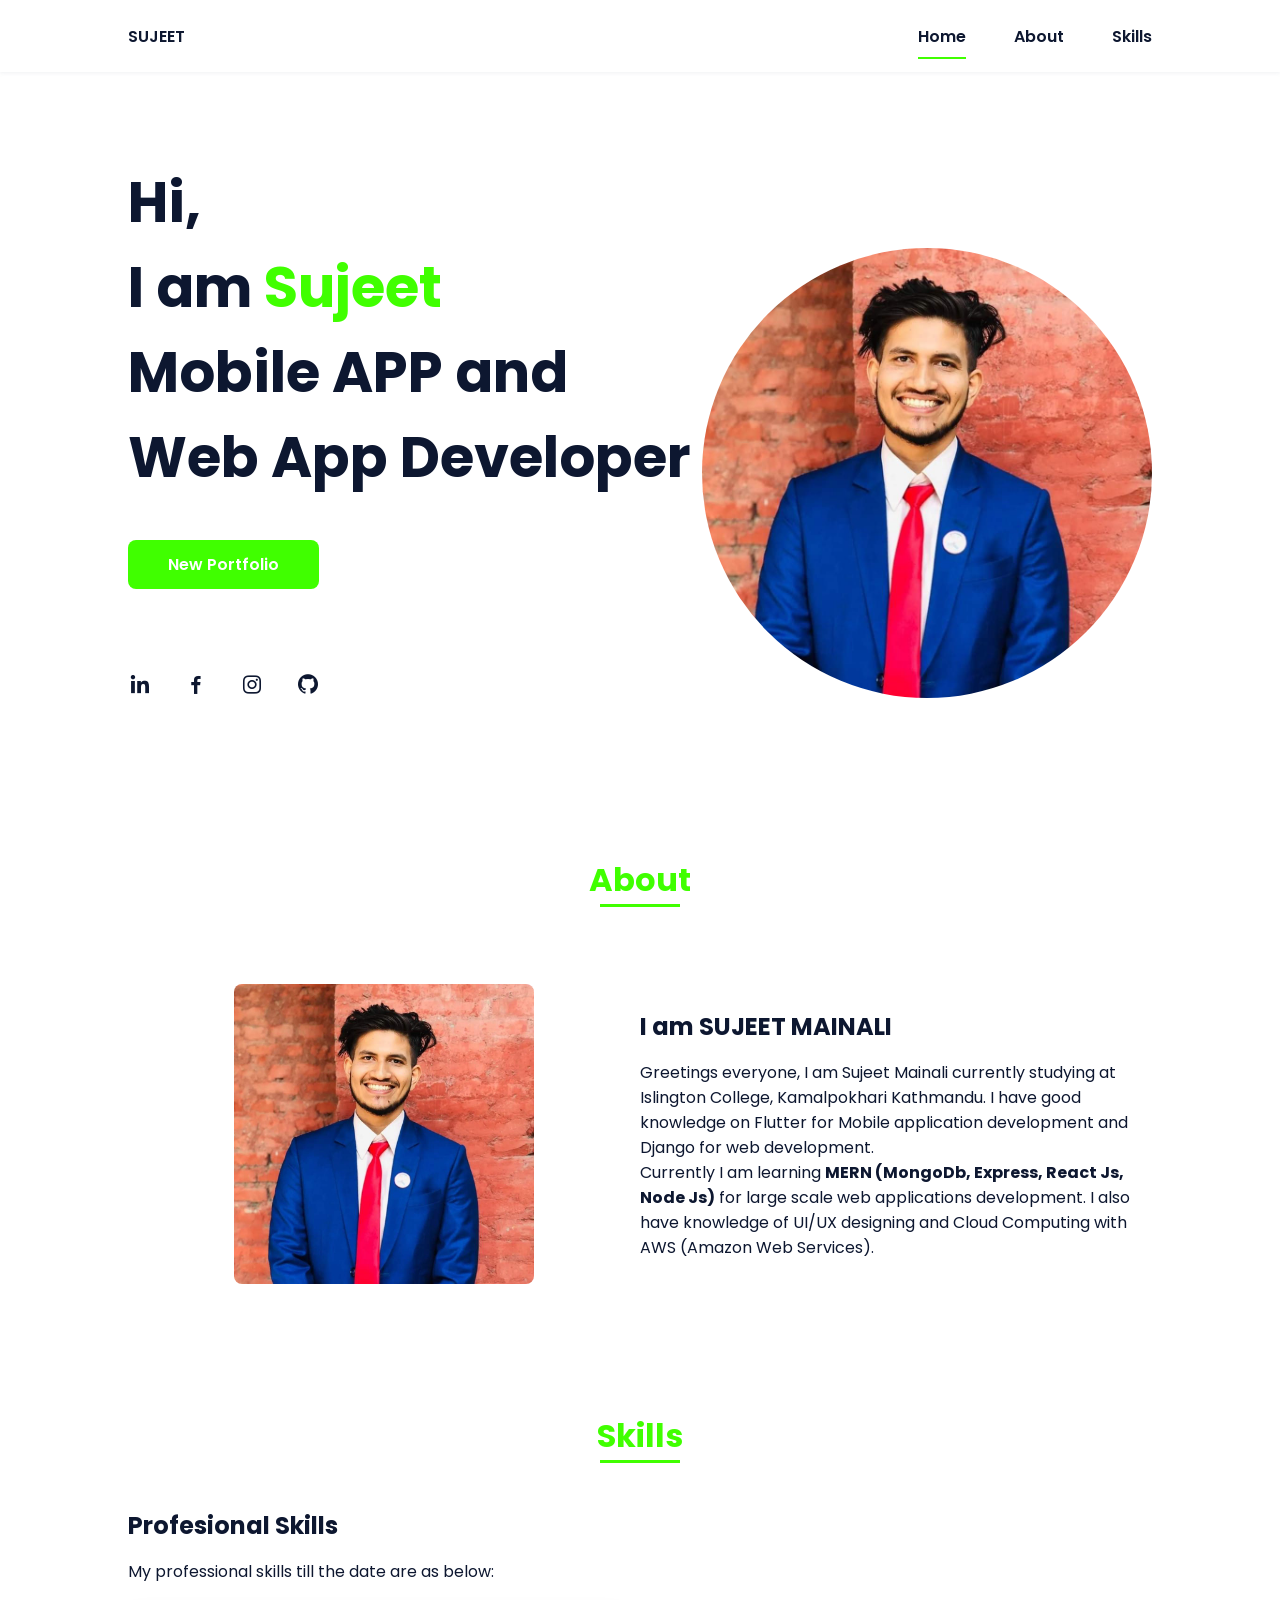
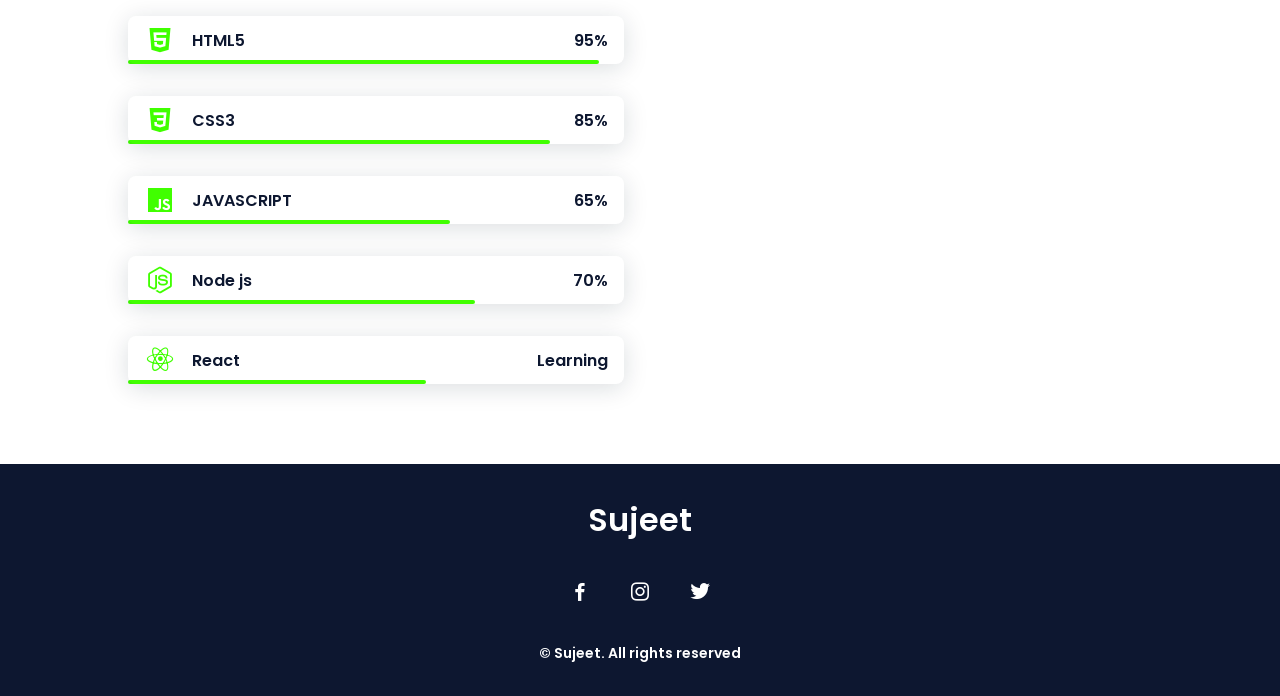
==== commit 384670d6: "changes" ====
--- a/index.htm
+++ b/index.htm
@@ -139,26 +139,26 @@
                     </div>
                     <div class="skills__data">
                         <div class="skills__names">
-                            <i class='bx bxs-paint skills__icon'></i>
-                            <span class="skills__name">Flutter</span>
-                        </div>
-                        <div class="skills__bar skills__flutter">
-
-                        </div>
-                        <div>
-                            <span class="skills__percentage">40%</span>
-                        </div>
-                    </div>
-                    <div class="skills__data">
-                        <div class="skills__names">
-                            <i class='bx bxs-paint skills__icon'></i>
-                            <span class="skills__name">Python</span>
-                        </div>
-                        <div class="skills__bar skills__python">
-
-                        </div>
-                        <div>
-                            <span class="skills__percentage">60%</span>
+                            <i class='bx bxl-nodejs skills__icon'></i>
+                            <span class="skills__name">Node js</span>
+                        </div>
+                        <div class="skills__bar skills__node">
+
+                        </div>
+                        <div>
+                            <span class="skills__percentage">70%</span>
+                        </div>
+                    </div>
+                    <div class="skills__data">
+                        <div class="skills__names">
+                            <i class='bx bxl-react skills__icon'></i>
+                            <span class="skills__name">React</span>
+                        </div>
+                        <div class="skills__bar skills__react">
+
+                        </div>
+                        <div>
+                            <span class="skills__percentage">Learning</span>
                         </div>
                     </div>
                 </div>
--- a/css/style.css
+++ b/css/style.css
@@ -331,11 +331,11 @@
   width: 65%;
 }
 
-.skills__flutter {
-  width: 40%;
-}
-
-.skills__python{
+.skills__node {
+  width: 70%;
+}
+
+.skills__react{
   width: 60%;
 }
 
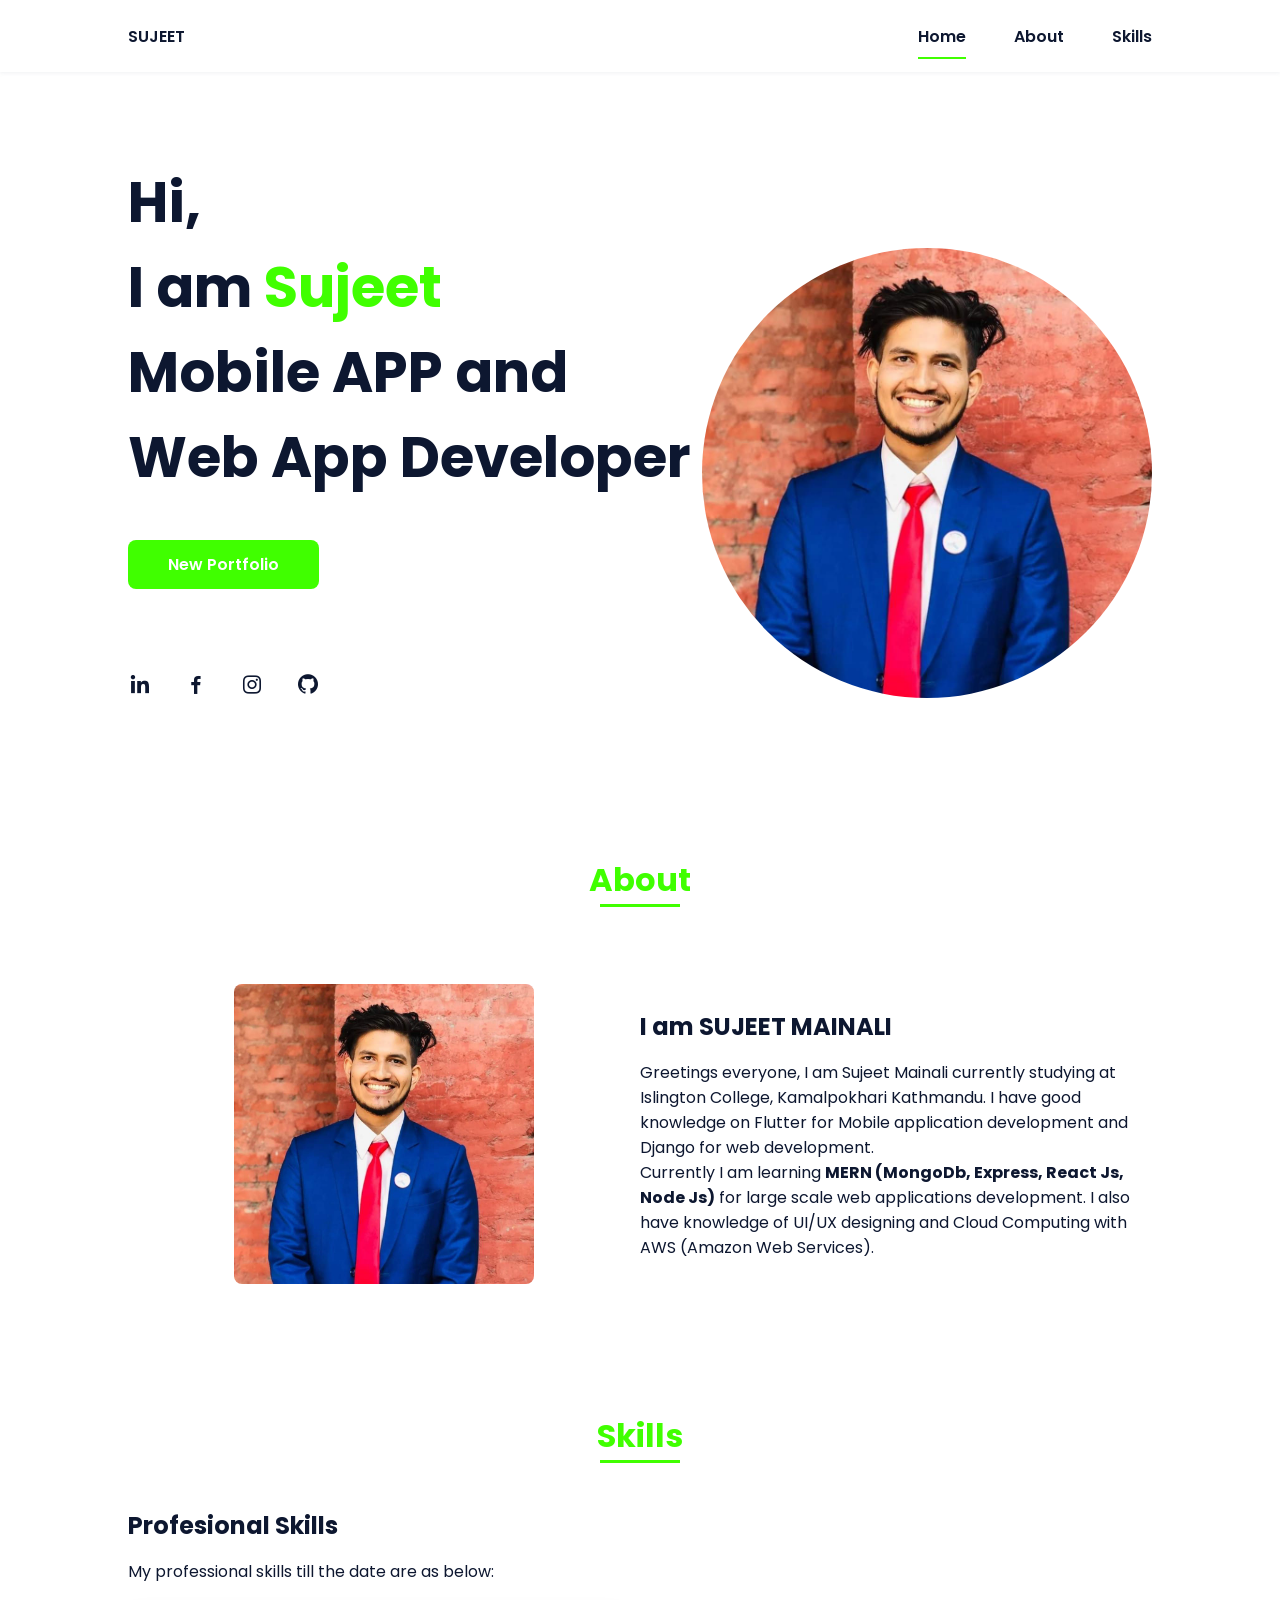
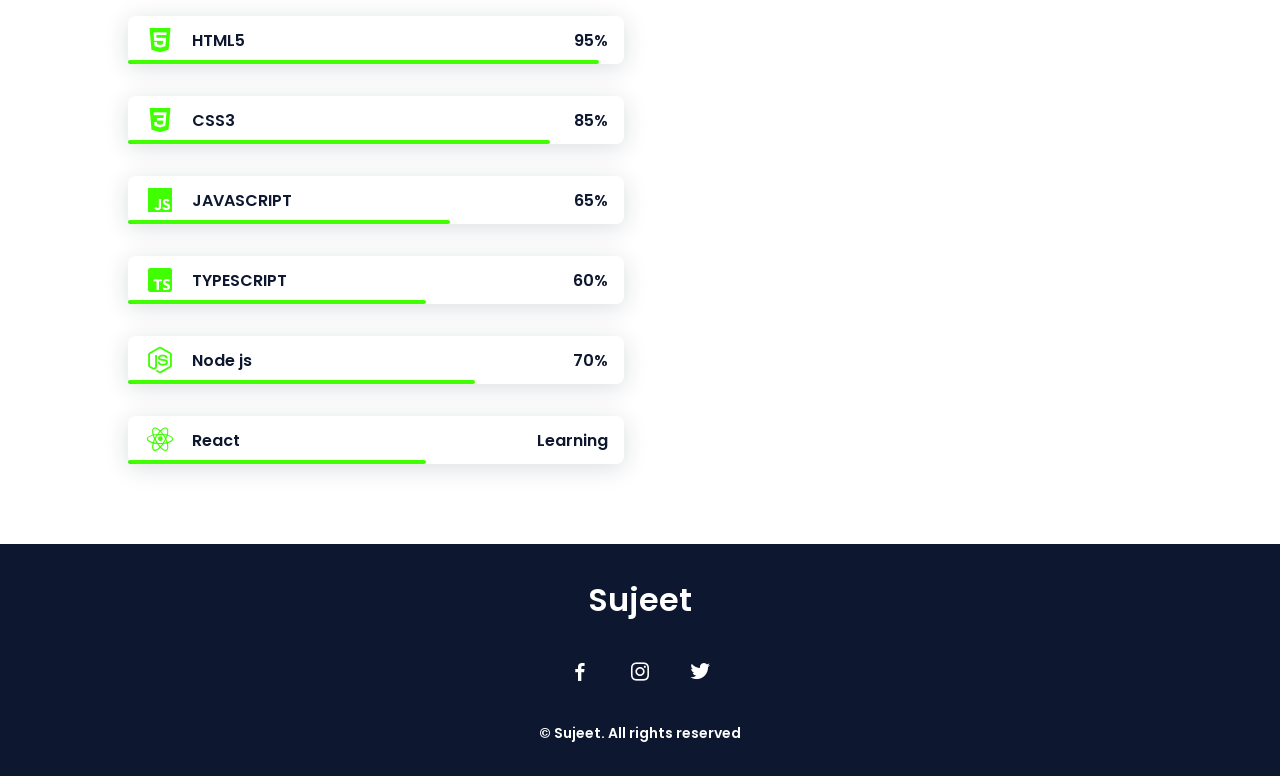
==== commit 4be9feef: "skills updated" ====
--- a/index.htm
+++ b/index.htm
@@ -9,6 +9,8 @@
 
     <!-- =====BOX ICONS===== -->
     <link href='https://cdn.jsdelivr.net/npm/boxicons@2.0.5/css/boxicons.min.css' rel='stylesheet'>
+    <link href='https://unpkg.com/boxicons@2.1.4/css/boxicons.min.css' rel='stylesheet'>
+    <link rel="icon" type="image" href="./images/profilepic.jpg">
 
     <title>Sujeet Mainali</title>
 </head>
@@ -137,6 +139,20 @@
                             <span class="skills__percentage">65%</span>
                         </div>
                     </div>
+
+                    <div class="skills__data">
+                        <div class="skills__names">
+                            <i class='bx bxl-typescript skills__icon'></i>
+                            <span class="skills__name">TYPESCRIPT</span>
+                        </div>
+                        <div class="skills__bar skills__ts">
+
+                        </div>
+                        <div>
+                            <span class="skills__percentage">60%</span>
+                        </div>
+                    </div>
+
                     <div class="skills__data">
                         <div class="skills__names">
                             <i class='bx bxl-nodejs skills__icon'></i>
--- a/css/style.css
+++ b/css/style.css
@@ -330,6 +330,9 @@
 .skills__js {
   width: 65%;
 }
+.skills__ts{
+  width: 60%;
+}
 
 .skills__node {
   width: 70%;
